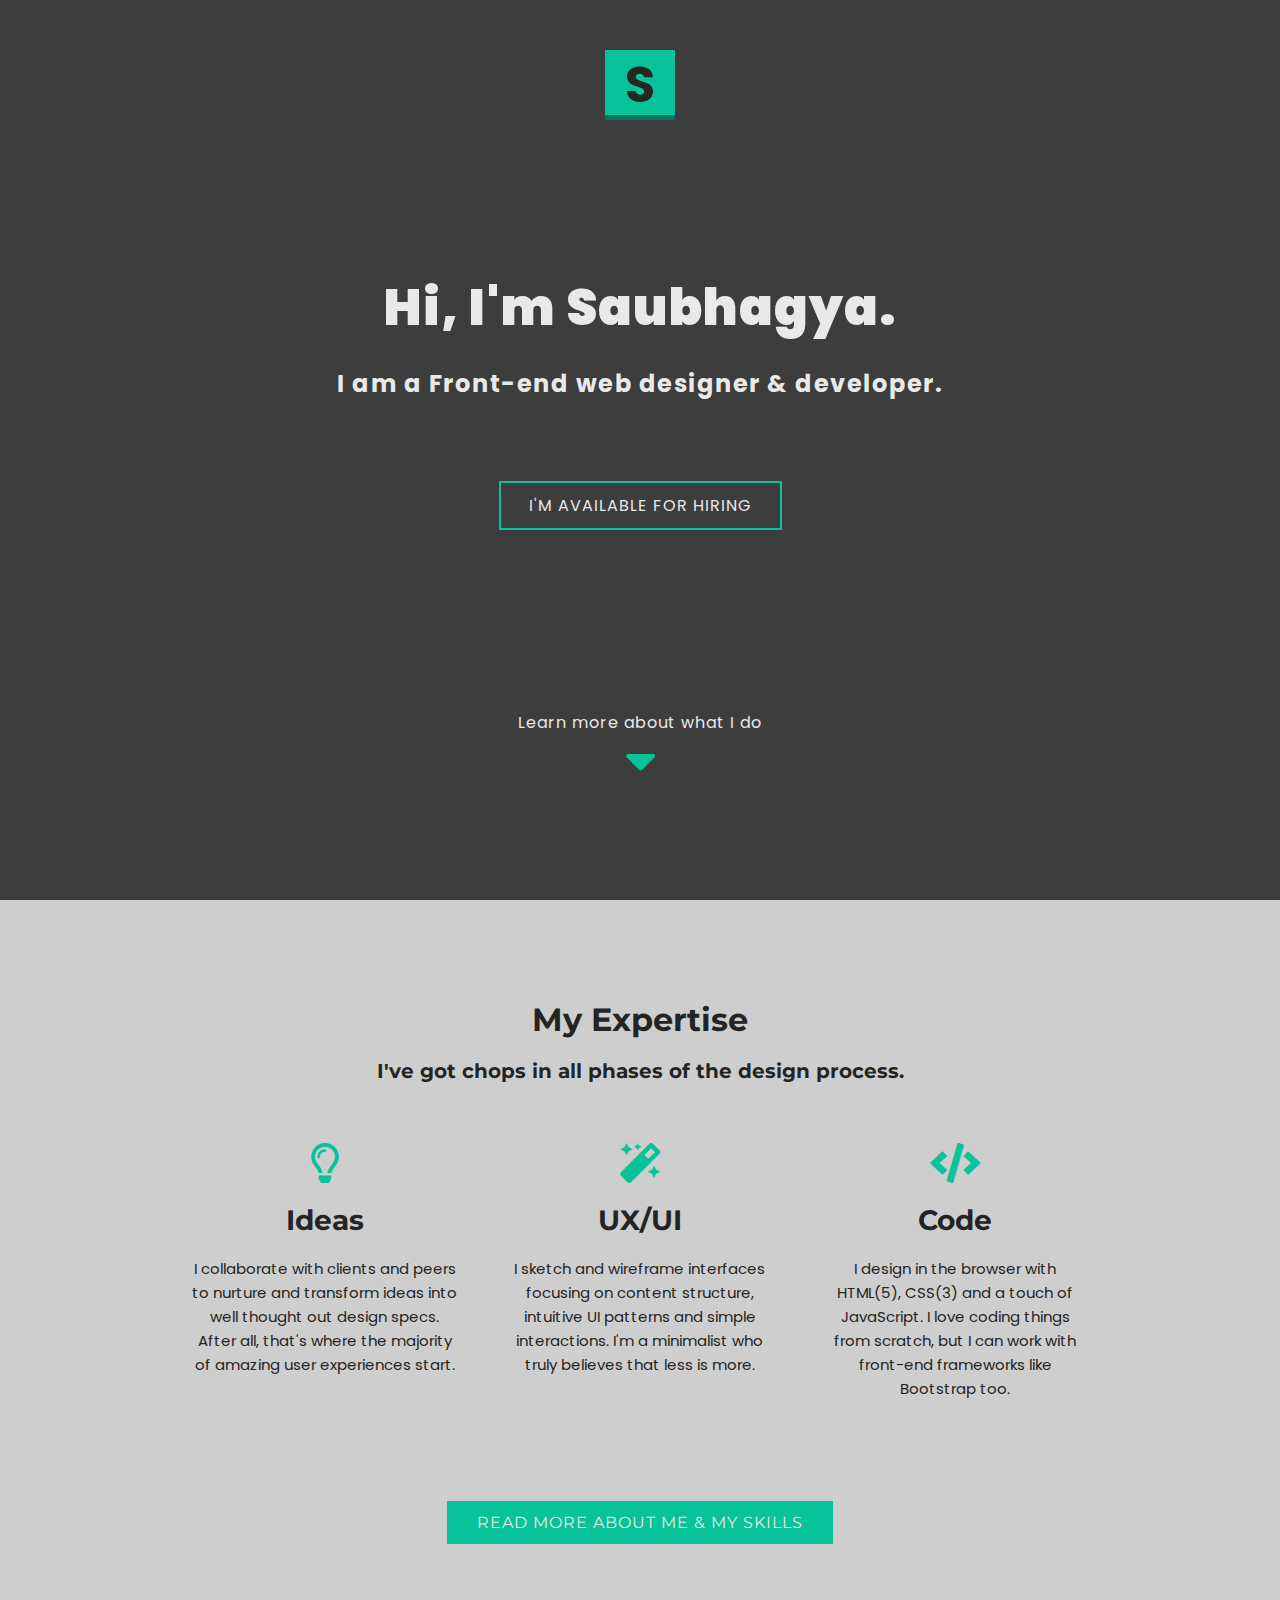
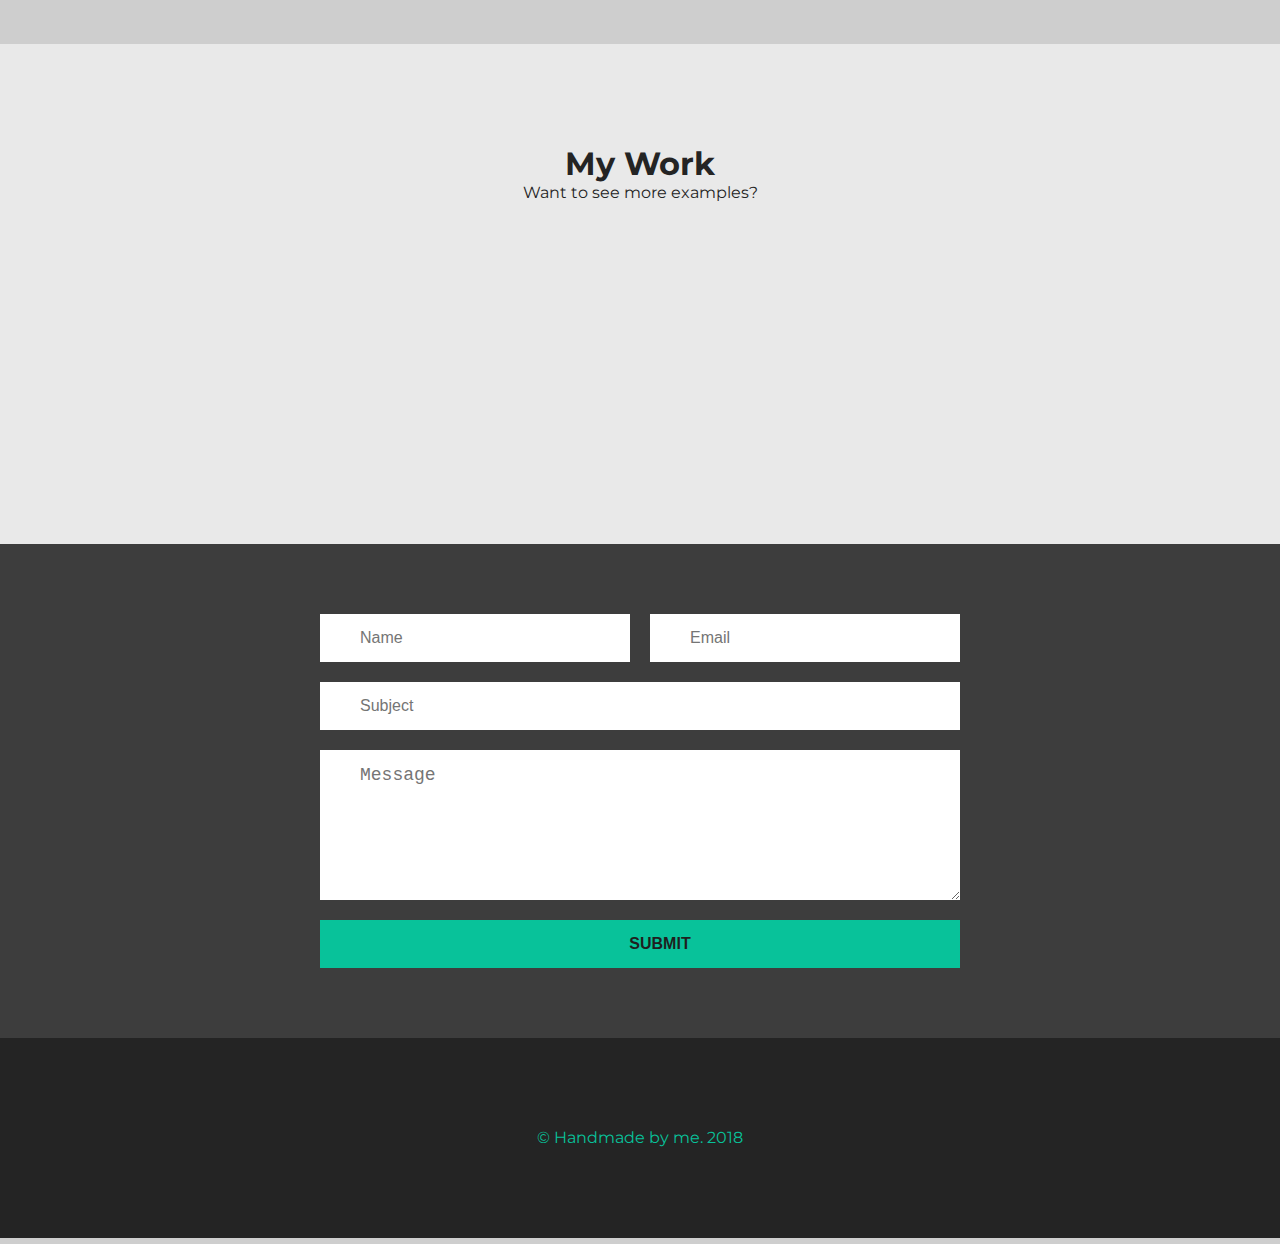
==== index.html @ 08422937 "Initial commit of my profile" ====
<!DOCTYPE html>
<html lang="en">
<head>
    <meta charset="UTF-8">
    <meta name="viewport" content="width=device-width, initial-scale=1.0">
    <meta http-equiv="X-UA-Compatible" content="ie=edge">
    <title>MY PORTFOLIO</title>
    <link rel="stylesheet" href="style.css">
    <link rel="stylesheet" href="buttonstyle.css">
    <link href="https://use.fontawesome.com/releases/v5.0.6/css/all.css" rel="stylesheet">
    <link href="https://fonts.googleapis.com/css?family=Montserrat:200,300,400,700,900" rel="stylesheet">
</head>
<body>
    <!-- landing page -->

    <div class="landing-page">
        <div class="container">
            <div id="logo"><h1>S</h1></div>
            <div class="about">

                <h1>Hi, I'm Saubhagya.</h1>
                <h2>I am a Front-end web designer & developer.</h2>

                <a href="#">I'm available for hiring</a>
                
                <p>Learn more about what I do</p>
                <i class="fas fa-caret-down"></i>

            </div>
        </div>
    </div>

    <!-- expertise page -->

    <div class="expertise">

        <h1>My Expertise</h1>
        <h3>I've got chops in all phases of the design process.</h3>

        <div class="details">

            <div class="one">
                <i class="far fa-lightbulb"></i>
                <h4 class="title slate">Ideas</h4>
                <p class="summary">I collaborate with clients and peers to nurture and transform ideas into well thought out design specs. After all, that's where the majority of amazing user experiences start.</p>
            </div>
            <div class="two">
                <i class="fa fa-magic"></i>
                <h4 class="title slate">UX/UI</h4>
                <p class="summary">I sketch and wireframe interfaces focusing on content structure, intuitive UI patterns and simple interactions. I'm a minimalist who truly believes that less is more.</p>
            </div>
            <div class="three">
                <i class="fa fa-code"></i>
                <h4 class="title slate">Code</h4>
                <p class="summary">I design in the browser with HTML(5), CSS(3) and a touch of JavaScript. I love coding things from scratch, but I can work with front-end frameworks like Bootstrap too.</p>
            </div>
            
        </div>

        <a href="about.html">Read more about me & my skills</a>

    </div>

    <!-- my works -->

    <div class="works">
        <div class="works-container">
            <h1 class="intro">My Work</h1>
            <p class="statement gunmetal">Want to see more examples?</p>
        </div>
    </div>
    
    <div class="contact">
        <div class="contact-container">

                <form action="">
                    <input type="text" name="name" placeholder="Name" required id="field1"> 
                    <input type="email" name="email" placeholder="Email" required> 
                    <input type="text" class="full-width" name="subject" placeholder="Subject" required>
                    <textarea class="message full-width" name="message" placeholder="Message" required rows="6"></textarea>
                    <input type="submit" class="button" value="submit">
                </form>

        </div>
    </div>

    <footer>
        <p>&copy Handmade by me. 2018</p>
    </footer>

</body>
</html>
---- style.css ----
@import url('https://fonts.googleapis.com/css?family=Poppins|Ubuntu');

* {
    margin: 0;
    padding: 0;
    box-sizing: border-box;
}

:root {
    /*--highlight-clr: rgb(22, 103, 179);*/
    --highlight-clr: rgb(8, 194, 154);
    --highlight-dclr: rgb(5, 117, 93);
}

html {
    /*font-family: 'Poppins', sans-serif;*/
    /*font-family: 'Ubuntu', sans-serif;*/
    font-family: 'Montserrat', sans-serif;
    -ms-text-size-adjust:100%;
    -webkit-text-size-adjust:100%
}

body {
    background-color: rgb(206, 206, 206);
}

.landing-page {
    position: relative;
    background: url('bg4.jpeg');
    background-size: cover;
    background-position: center;
    background-repeat: no-repeat;
    min-height: 100vh;
    width: 100%;
    font-family: 'Poppins', sans-serif;
    z-index: 0;
}

.landing-page:after {
    content:'';
    background: rgba(0, 0, 0, .7);
    position: absolute;
    top:0px;
    left: 0px;
    width:100%;
    height:100%;
    z-index:-1;
}

.landing-page .container {
    width: 60vw;
    /*height: 100vh;*/
    margin: 0 auto;
    /*display: flex;
    flex-direction: column;
    justify-content: center;
    align-items: center;*/
    text-align: center;
    padding: 50px 0 30px 0;
}

#logo {
    width: 70px;
    height: 70px;
    background-color: var(--highlight-clr);
    border-bottom: 5px solid var(--highlight-dclr);
    /*border-top-left-radius : 35px;
    border-bottom-right-radius: 35px;*/
    margin: 0 auto 150px auto;
    color: rgb(37, 37, 37);
}

#logo h1 {
    line-height: 70px;
    font-size: 50px;
    text-align: center;
}

.about {
    /*display: flex;
    flex-direction: column;
    justify-content: center;
    align-items: center;*/
    text-align: center;
    /*color: rgb(233, 233, 233);*/
    color: rgb(233, 233, 233);
}

.about h1 {
    font-size: 50px;
    margin-bottom: 20px;
    font-weight: 900;
    letter-spacing: 1px;
}

.about h2 {
    margin-bottom: 80px;
    letter-spacing: 1.5px;
}


.about a, .expertise a {
    position: relative;
    display: inline-block;
    text-decoration: none;
    /*color: rgb(29, 27, 27);*/
    /*background-color: orange;*/
    /*border: 2px solid  rgb(207, 165, 38);*/
    color: rgb(233, 233, 233);
    background-color: transparent;
    /*color: rgb(36, 36, 36);*/
    padding: 12px 30px;
    letter-spacing: 1px;
    text-transform: uppercase;
    margin-bottom: 180px;
    transition: .5s ease-in-out;
    /*font-weight: bold;*/
}

.expertise a {
    background-color: var(--highlight-clr);
    color: rgb(233, 233, 233);
    margin-bottom: 0px;
    margin-top: 100px;
}

.about a:hover, .expertise a:hover {
    color: rgb(6, 6, 6);
    background-color: var(--highlight-clr);
}

.expertise a:hover {
    color: rgb(6, 6, 6);
    background-color: transparent;
}


.about a:before, .about a:after {
	content: '';
	position: absolute;
	width: 100%;
	height: 100%;
	opacity: 1;
    box-sizing: border-box;
	transition: 0.9s;
}

.expertise a:before, .expertise a:after {
	content: '';
	position: absolute;
	width: 0%;
	height: 0%;
	opacity: 0;
    box-sizing: border-box;
	transition: 0.9s;
}

.about a:before, .expertise a:before {
	top: 0;
	left: 0;
	border-top: 2px solid var(--highlight-clr);
	border-left: 2px solid var(--highlight-clr);
}

.about a:after, .expertise a:after {
	bottom: 0;
	right: 0;
	border-bottom: 2px solid  var(--highlight-clr);
	border-right: 2px solid  var(--highlight-clr);
}

.about a:hover:before, .about a:hover:after {
	width: 0%;
	height: 0%;
	opacity: 0;
}

.expertise a:hover:before, .expertise a:hover:after  {
	width: 100%;
	height: 100%;
	opacity: 1;
}


.about p {
    letter-spacing: 1px;
}

.about .fas {
    font-size: 50px;
    color: var(--highlight-clr);
}


@media only screen and (max-width:480px){
    .container {
        width: 90%;
    }

    .about h1 {
        font-size: 30px;
    }

    .about a {
        padding: 10px 10px;
        font-size: 12px;
    }
}

@media only screen and (min-width:480px) and (max-width:576px) {
    .container {
        width: 90vw;
    }

    .about h1 {
        font-size: 35px;
    }

    .about a {
        padding: 10px 20px;
        font-size: 15px;
    }
}
/*
@media only screen and (min-width:576px) and (max-width:768px) {
    .container {
        width: 90vw;
        /*height: 100vh;
    }

    #logo {
        margin-bottom: 120px;
    }

    .about h1 {
        font-size: 35px;
    }

   .about h2 {

        margin-bottom: 100px;
    }

    .about a {
        padding: 10px 20px;
        font-size: 15px;
        margin-bottom: 140px;
    }
    body {
        background-color: rgb(6, 114, 24);
    }
}
*/
.expertise {
    width: 70vw;
    margin: 0 auto;
    text-align: center;
    padding: 100px 0;
    color: rgb(36, 36, 36);
}

.expertise h1 {
    margin-bottom: 20px;
}

.expertise h3 {
    font-size: 20px;
    margin-bottom: 60px;
}

.expertise .details {
    display: grid;
    grid-template-columns: 1fr 1fr 1fr;
    grid-gap: 50px;
}

.expertise i {
    color: var(--highlight-clr);
    font-size: 40px;
    margin-bottom: 20px;
}

.expertise .details h4 {
    font-size: 28px;
    font-weight: bold;
    margin-bottom: 20px;
}

.expertise .details p {
    font-family: 'Poppins', sans-serif;
    font-size: 15px;
    line-height: 1.6;
}

@media only screen and (max-width: 768px) {
    .expertise .details {
        display: grid;
        grid-template-columns: 1fr;
        grid-gap: 50px;
    }
}

.works {
    width: 100%;
    min-height: 500px;
    color: rgb(36, 36, 36);
    background: rgb(233, 233, 233);
}

.works-container {
    width: 70%;
    margin: 0 auto;
    text-align: center;
    padding: 100px 0;
}

.contact {
    position: relative;
    width: 100%;
    background: url('cbg2.jpeg');
    background-size: cover;
    background-position: center;
    background-repeat: no-repeat;
    z-index: 0;
}

.contact:after {
    content:'';
    background: rgba(0, 0, 0, .7);
    position: absolute;
    top:0px;
    left: 0px;
    width:100%;
    height:100%;
    z-index:-1;
}

.contact-container {
    width: 50%;
    margin: 0 auto;
    text-align: center;
    padding: 70px 0;
}

.contact-container form {
    display: grid;
    grid-template-columns: 1fr 1fr;
    grid-gap: 20px;
}

.contact-container form .full-width {
    grid-column: 1 / 3;
}

.contact-container form .button {
    grid-column: 1 / 3;
    font-size: 16px;
    font-weight: bold;
    text-transform: uppercase;
    background: var(--highlight-clr);
    color: rgb(31, 31, 31);
    border: 0;
}

.contact-container form input {
    padding: 15px 0;
    border: 0;
}

.contact-container form .message {
    padding: 15px 0;
    border: 0;
}

.contact-container form input, placeholder {
    padding-left: 40px;
    font-size: 16px;
}

.contact-container form .message, placeholder {
    padding-left: 40px;
    font-size: 18px;
}

@media only screen and (max-width: 768px) {
    .contact-container form {
        display: grid;
        grid-template-columns: 1fr;
        grid-gap: 20px;
    }

    .contact-container form .full-width {
        grid-column: 1 / 2;
    }
    
    .contact-container form .button {
        grid-column: 1 / 2;
        font-size: 16px;
        text-transform: uppercase;
        background: var(--highlight-clr);
    }
}

@media only screen and (max-width: 576px) {
    .contact-container {
        width: 80%;
    }

    .contact-container form {
        display: grid;
        grid-template-columns: 1fr;
        grid-gap: 20px;
    }

    .contact-container form .full-width {
        grid-column: 1 / 2;
    }
    
    .contact-container form .button {
        grid-column: 1 / 2;
        font-size: 16px;
        text-transform: uppercase;
        background: var(--highlight-clr);
    }
}

@media only screen and (max-width: 420px) {
    .contact-container {
        width: 80%;
    }
    
    .contact-container form {
        display: grid;
        grid-template-columns: 1fr;
        grid-gap: 20px;
    }
    
    .contact-container form .full-width {
        grid-column: 1 / 2;
    }
    
    .contact-container form .button {
        grid-column: 1 / 2;
    }
}

footer {
    background: rgb(36, 36, 36);
    color: var(--highlight-clr);
    text-align: center;
    min-height: 200px;
    width: 100%;
}

footer p {
    line-height: 200px;
}
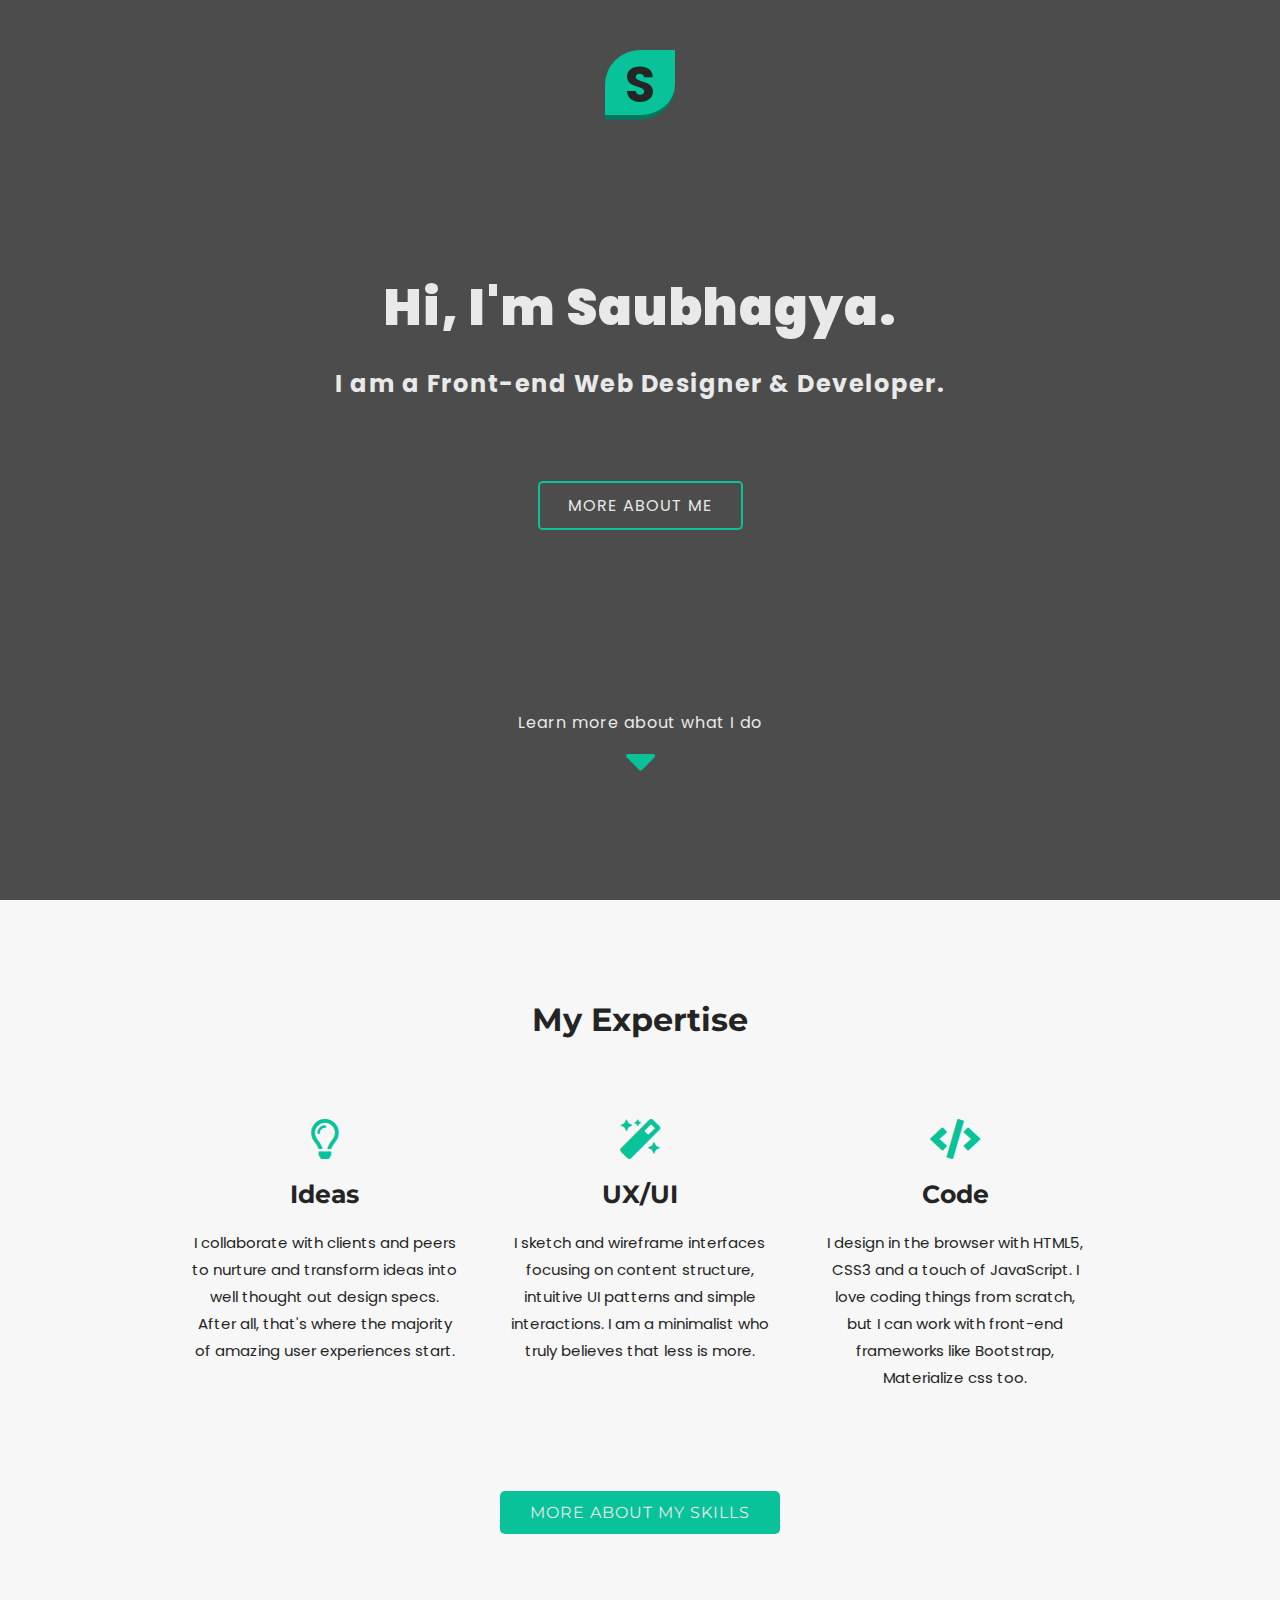
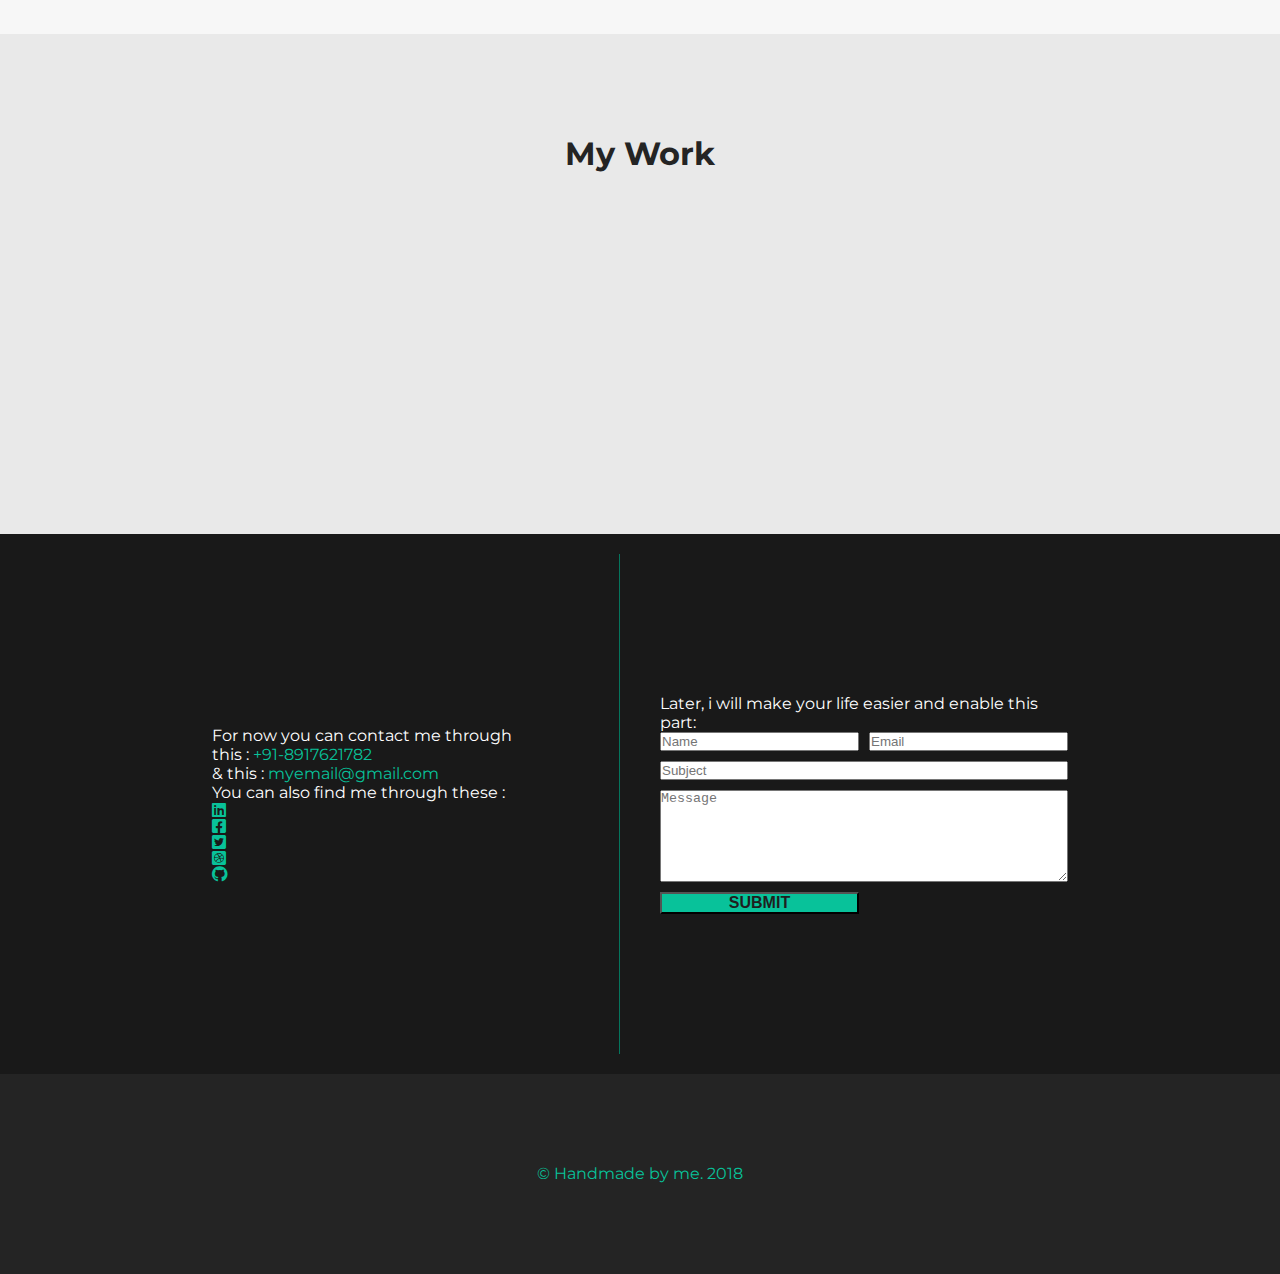
==== commit 337b1489: "updated files" ====
--- a/index.html
+++ b/index.html
@@ -12,7 +12,7 @@
     <link href="https://fonts.googleapis.com/css?family=Montserrat:200,300,400,700,900" rel="stylesheet">
 </head>
 <body>
-    <!-- landing page -->
+    <!-- LANDING SECTION -->
 
     <div class="landing-page">
         <div class="container">
@@ -20,9 +20,9 @@
             <div class="about">
 
                 <h1>Hi, I'm Saubhagya.</h1>
-                <h2>I am a Front-end web designer & developer.</h2>
+                <h2>I am a Front-end Web Designer & Developer.</h2>
 
-                <a href="#">I'm available for hiring</a>
+                <a href="about.html">more about me</a>
                 
                 <p>Learn more about what I do</p>
                 <i class="fas fa-caret-down"></i>
@@ -31,46 +31,48 @@
         </div>
     </div>
 
-    <!-- expertise page -->
+    <!-- EXPERTISE SECTION -->
+    
+    <div class="expertise-section">
+        <div class="expertise">
 
-    <div class="expertise">
+            <h1>My Expertise</h1>
 
-        <h1>My Expertise</h1>
-        <h3>I've got chops in all phases of the design process.</h3>
+            <div class="details">
 
-        <div class="details">
+                <div class="one">
+                    <i class="far fa-lightbulb"></i>
+                    <h4 class="title slate">Ideas</h4>
+                    <p class="summary">I collaborate with clients and peers to nurture and transform ideas into well thought out design specs. After all, that's where the majority of amazing user experiences start.</p>
+                </div>
+                <div class="two">
+                    <i class="fa fa-magic"></i>
+                    <h4 class="title slate">UX/UI</h4>
+                    <p class="summary">I sketch and wireframe interfaces focusing on content structure, intuitive UI patterns and simple interactions. I am a minimalist who truly believes that less is more.</p>
+                </div>
+                <div class="three">
+                    <i class="fa fa-code"></i>
+                    <h4 class="title slate">Code</h4>
+                    <p class="summary">I design in the browser with HTML5, CSS3 and a touch of JavaScript. I love coding things from scratch, but I can work with front-end frameworks like Bootstrap, Materialize css too.</p>
+                </div>
+                
+            </div>
 
-            <div class="one">
-                <i class="far fa-lightbulb"></i>
-                <h4 class="title slate">Ideas</h4>
-                <p class="summary">I collaborate with clients and peers to nurture and transform ideas into well thought out design specs. After all, that's where the majority of amazing user experiences start.</p>
-            </div>
-            <div class="two">
-                <i class="fa fa-magic"></i>
-                <h4 class="title slate">UX/UI</h4>
-                <p class="summary">I sketch and wireframe interfaces focusing on content structure, intuitive UI patterns and simple interactions. I'm a minimalist who truly believes that less is more.</p>
-            </div>
-            <div class="three">
-                <i class="fa fa-code"></i>
-                <h4 class="title slate">Code</h4>
-                <p class="summary">I design in the browser with HTML(5), CSS(3) and a touch of JavaScript. I love coding things from scratch, but I can work with front-end frameworks like Bootstrap too.</p>
-            </div>
-            
+            <a href="about.html">more about my skills</a>
+
         </div>
-
-        <a href="about.html">Read more about me & my skills</a>
-
     </div>
 
-    <!-- my works -->
+    <!-- WORKS SECTION -->
 
     <div class="works">
         <div class="works-container">
-            <h1 class="intro">My Work</h1>
-            <p class="statement gunmetal">Want to see more examples?</p>
+            <h1>My Work</h1>
         </div>
     </div>
     
+    <!-- CONTACT SECTION -->
+    <!---
     <div class="contact">
         <div class="contact-container">
 
@@ -84,8 +86,45 @@
 
         </div>
     </div>
+    -->
+
+    <div class="contact">
+        <div class="contact-container">
+           <div class="contact1">
+               <p>For now you can contact me through</p>
+               <p>this : <span>+91-8917621782</span></p>
+               <p>& this : <span>myemail@gmail.com</span></p>
+               <p>You can also find me through these :</p>
+               <i class="fab fa-linkedin"></i>
+               <i class="fab fa-facebook-square"></i>
+               <i class="fab fa-twitter-square"></i>
+               <i class="fab fa-dribbble-square"></i>
+               <i class="fab fa-github"></i>
+           </div>
+           <div class="contact2">
+               <p>Later, i will make your life easier and enable this part:</p>
+               <form action="">
+                <input type="text" name="name" placeholder="Name" required id="field1"> 
+                <input type="email" name="email" placeholder="Email" required> 
+                <input type="text" class="full-width" name="subject" placeholder="Subject" required>
+                <textarea class="message full-width" name="message" placeholder="Message" required rows="6"></textarea>
+                <input type="submit" class="button" value="submit">
+                </form>
+           </div> 
+        </div>
+    </div>
+    
+    <!-- FOOTER SECTION -->
 
     <footer>
+        <!-- <div class="icons">
+            <i class="fab fa-linkedin"></i>
+            <i class="fab fa-facebook-square"></i>
+            <i class="fab fa-twitter-square"></i>
+            <i class="fab fa-dribbble-square"></i>
+            <i class="fab fa-github"></i>
+            <i class="fab fa-blogger"></i>
+        </div> -->
         <p>&copy Handmade by me. 2018</p>
     </footer>
 
--- a/style.css
+++ b/style.css
@@ -21,7 +21,7 @@
 }
 
 body {
-    background-color: rgb(206, 206, 206);
+    background-color: rgb(255, 255, 255);
 }
 
 .landing-page {
@@ -64,10 +64,21 @@
     height: 70px;
     background-color: var(--highlight-clr);
     border-bottom: 5px solid var(--highlight-dclr);
-    /*border-top-left-radius : 35px;
-    border-bottom-right-radius: 35px;*/
+    border-top-left-radius : 35px;
+    border-bottom-right-radius: 35px;
     margin: 0 auto 150px auto;
     color: rgb(37, 37, 37);
+    transition: all .5s;
+}
+
+#logo:hover {
+    background-color: var(--highlight-dclr);
+    border-bottom: 5px solid var(--highlight-clr);
+    border-top-left-radius : 0;
+    border-bottom-right-radius: 0;
+    border-top-right-radius : 35px;
+    border-bottom-left-radius: 35px;
+    color: rgb(238, 238, 238);
 }
 
 #logo h1 {
@@ -99,89 +110,6 @@
 }
 
 
-.about a, .expertise a {
-    position: relative;
-    display: inline-block;
-    text-decoration: none;
-    /*color: rgb(29, 27, 27);*/
-    /*background-color: orange;*/
-    /*border: 2px solid  rgb(207, 165, 38);*/
-    color: rgb(233, 233, 233);
-    background-color: transparent;
-    /*color: rgb(36, 36, 36);*/
-    padding: 12px 30px;
-    letter-spacing: 1px;
-    text-transform: uppercase;
-    margin-bottom: 180px;
-    transition: .5s ease-in-out;
-    /*font-weight: bold;*/
-}
-
-.expertise a {
-    background-color: var(--highlight-clr);
-    color: rgb(233, 233, 233);
-    margin-bottom: 0px;
-    margin-top: 100px;
-}
-
-.about a:hover, .expertise a:hover {
-    color: rgb(6, 6, 6);
-    background-color: var(--highlight-clr);
-}
-
-.expertise a:hover {
-    color: rgb(6, 6, 6);
-    background-color: transparent;
-}
-
-
-.about a:before, .about a:after {
-	content: '';
-	position: absolute;
-	width: 100%;
-	height: 100%;
-	opacity: 1;
-    box-sizing: border-box;
-	transition: 0.9s;
-}
-
-.expertise a:before, .expertise a:after {
-	content: '';
-	position: absolute;
-	width: 0%;
-	height: 0%;
-	opacity: 0;
-    box-sizing: border-box;
-	transition: 0.9s;
-}
-
-.about a:before, .expertise a:before {
-	top: 0;
-	left: 0;
-	border-top: 2px solid var(--highlight-clr);
-	border-left: 2px solid var(--highlight-clr);
-}
-
-.about a:after, .expertise a:after {
-	bottom: 0;
-	right: 0;
-	border-bottom: 2px solid  var(--highlight-clr);
-	border-right: 2px solid  var(--highlight-clr);
-}
-
-.about a:hover:before, .about a:hover:after {
-	width: 0%;
-	height: 0%;
-	opacity: 0;
-}
-
-.expertise a:hover:before, .expertise a:hover:after  {
-	width: 100%;
-	height: 100%;
-	opacity: 1;
-}
-
-
 .about p {
     letter-spacing: 1px;
 }
@@ -251,6 +179,13 @@
     }
 }
 */
+
+/*****    EXPERTISE-SECTION    *****/
+
+.expertise-section {
+   background: rgba(236, 236, 236, 0.4);
+}
+
 .expertise {
     width: 70vw;
     margin: 0 auto;
@@ -260,13 +195,15 @@
 }
 
 .expertise h1 {
-    margin-bottom: 20px;
-}
-
+    margin-bottom: 80px;
+}
+/*  
 .expertise h3 {
     font-size: 20px;
     margin-bottom: 60px;
 }
+
+*/
 
 .expertise .details {
     display: grid;
@@ -281,7 +218,7 @@
 }
 
 .expertise .details h4 {
-    font-size: 28px;
+    font-size: 25px;
     font-weight: bold;
     margin-bottom: 20px;
 }
@@ -289,7 +226,7 @@
 .expertise .details p {
     font-family: 'Poppins', sans-serif;
     font-size: 15px;
-    line-height: 1.6;
+    line-height: 1.8;
 }
 
 @media only screen and (max-width: 768px) {
@@ -300,6 +237,8 @@
     }
 }
 
+/*****   WORK-SECTION    *****/
+
 .works {
     width: 100%;
     min-height: 500px;
@@ -314,9 +253,12 @@
     padding: 100px 0;
 }
 
+/*****   CONTACT-SECTION    *****/
+
 .contact {
     position: relative;
     width: 100%;
+    height: 60vh;
     background: url('cbg2.jpeg');
     background-size: cover;
     background-position: center;
@@ -326,7 +268,7 @@
 
 .contact:after {
     content:'';
-    background: rgba(0, 0, 0, .7);
+    background: rgba(0, 0, 0, .9);
     position: absolute;
     top:0px;
     left: 0px;
@@ -336,12 +278,57 @@
 }
 
 .contact-container {
-    width: 50%;
+    display: grid;
+    grid-template-columns: 1fr 1fr;
+    grid-gap: 40px;
+    width: 70vw;
+    height: 100%;
     margin: 0 auto;
-    text-align: center;
-    padding: 70px 0;
-}
-
+    padding: 20px;
+    /* background: rgba(200, 200, 200, .4); */
+    color: white;
+}
+
+.contact-container .contact1 {
+    display: flex;
+    flex-direction: column;
+    justify-content: center;
+    border-right: 1px solid var(--highlight-dclr);
+}
+
+.contact-container .contact2 {
+    display: flex;
+    flex-direction: column;
+    justify-content: center;
+}
+
+
+
+.contact-container form {
+    display: grid;
+    grid-template-columns: 1fr 1fr;
+    grid-gap: 10px;
+}
+
+.contact-container form .full-width {
+    grid-column: 1 / 3;
+}
+
+.contact-container form .button {
+    grid-column: 1 / 2;
+    font-size: 16px;
+    font-weight: bold;
+    text-transform: uppercase;
+    background: var(--highlight-clr);
+    color: rgb(31, 31, 31);
+   
+}
+
+.contact1 p span, i {
+    color: var(--highlight-clr);
+}
+
+/*
 .contact-container form {
     display: grid;
     grid-template-columns: 1fr 1fr;
@@ -359,16 +346,19 @@
     text-transform: uppercase;
     background: var(--highlight-clr);
     color: rgb(31, 31, 31);
-    border: 0;
+   
 }
 
 .contact-container form input {
     padding: 15px 0;
+    
+    
     border: 0;
 }
 
 .contact-container form .message {
     padding: 15px 0;
+    
     border: 0;
 }
 
@@ -444,6 +434,10 @@
     }
 }
 
+*/
+
+
+
 footer {
     background: rgb(36, 36, 36);
     color: var(--highlight-clr);
@@ -452,6 +446,10 @@
     width: 100%;
 }
 
+/* footer .icons i{ 
+    padding: 5px;
+}*/
+
 footer p {
     line-height: 200px;
 }--- a/buttonstyle.css
+++ b/buttonstyle.css
@@ -0,0 +1,83 @@
+.about a, .expertise a {
+    position: relative;
+    display: inline-block;
+    text-decoration: none;
+    /*color: rgb(29, 27, 27);*/
+    /*background-color: orange;*/
+    /*border: 2px solid  rgb(207, 165, 38);*/
+    color: rgb(233, 233, 233);
+    background-color: transparent;
+    /*color: rgb(36, 36, 36);*/
+    padding: 12px 30px;
+    letter-spacing: 1px;
+    text-transform: uppercase;
+    margin-bottom: 180px;
+	transition: .5s ease-in-out;
+	border-radius: 5px;
+    /*font-weight: bold;*/
+}
+
+.expertise a {
+    background-color: var(--highlight-clr);
+    color: rgb(233, 233, 233);
+    margin-bottom: 0px;
+    margin-top: 100px;
+}
+
+.about a:hover, .expertise a:hover {
+    color: rgb(6, 6, 6);
+    background-color: var(--highlight-clr);
+}
+
+.expertise a:hover {
+    color: rgb(6, 6, 6);
+    background-color: transparent;
+}
+
+
+.about a:before, .about a:after, .expertise a:before, .expertise a:after {
+	content: '';
+	position: absolute;
+	width: 100%;
+	height: 100%;
+	opacity: 1;
+    box-sizing: border-box;
+	transition: 0.9s;
+	border-radius: 5px;
+}
+
+.expertise a:before, .expertise a:after {
+	content: '';
+	position: absolute;
+	width: 0%;
+	height: 0%;
+	opacity: 0;
+    box-sizing: border-box;
+	transition: 0.9s;
+}
+
+.about a:before, .expertise a:before {
+	top: 0;
+	left: 0;
+	border-top: 2px solid var(--highlight-clr);
+	border-left: 2px solid var(--highlight-clr);
+}
+
+.about a:after, .expertise a:after {
+	bottom: 0;
+	right: 0;
+	border-bottom: 2px solid  var(--highlight-clr);
+	border-right: 2px solid  var(--highlight-clr);
+}
+
+.about a:hover:before, .about a:hover:after {
+	width: 0%;
+	height: 0%;
+	opacity: 0;
+}
+
+.expertise a:hover:before, .expertise a:hover:after  {
+	width: 100%;
+	height: 100%;
+	opacity: 1;
+}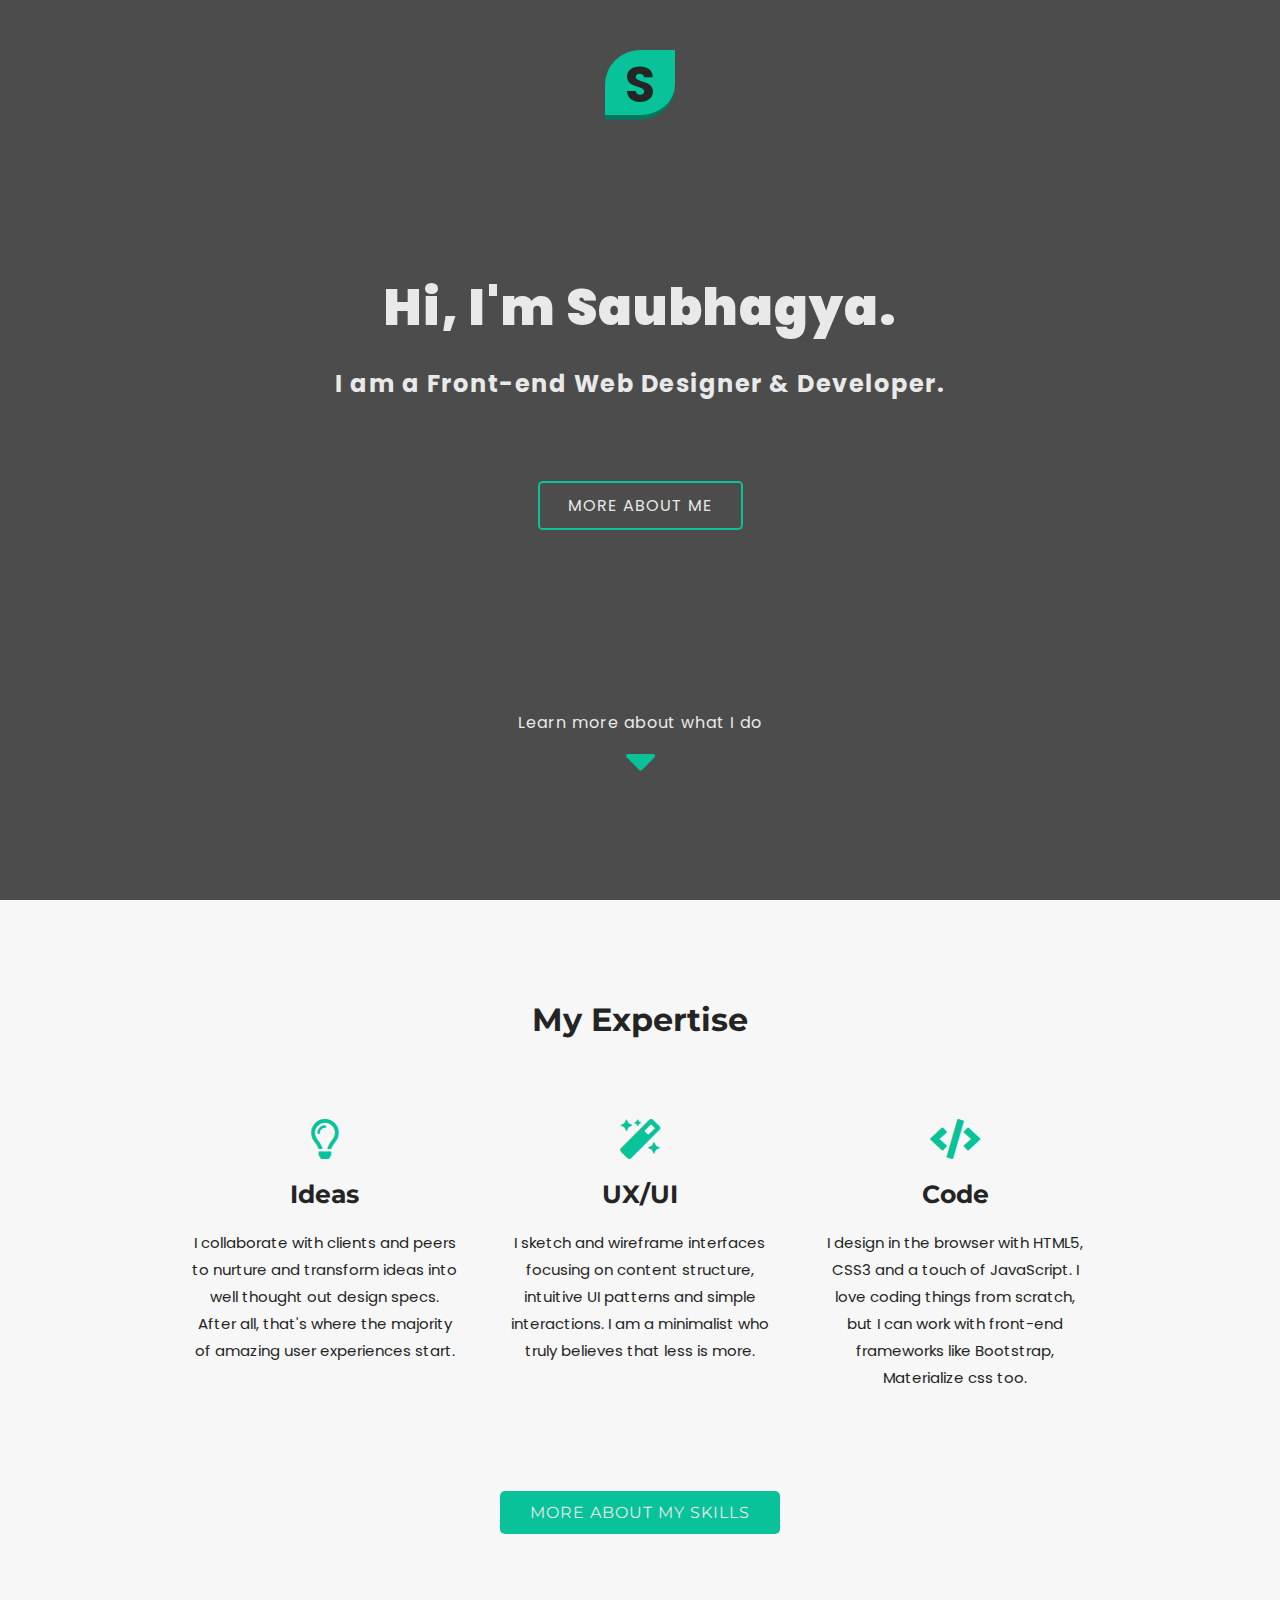
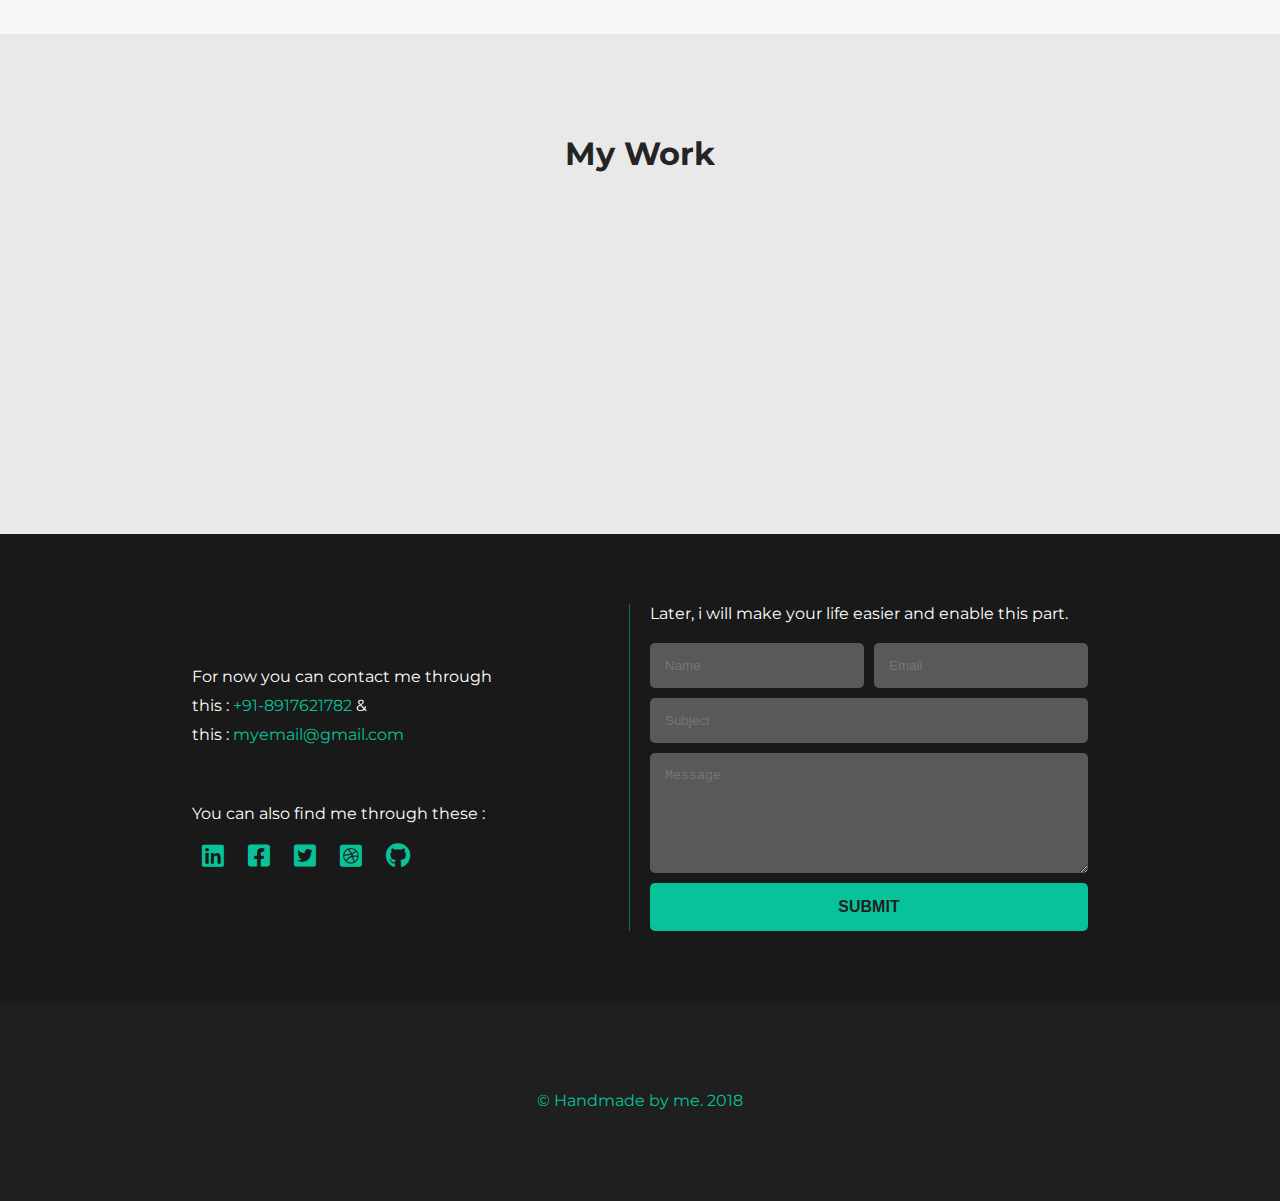
==== commit 0fd3fd6a: "updated" ====
--- a/index.html
+++ b/index.html
@@ -72,44 +72,31 @@
     </div>
     
     <!-- CONTACT SECTION -->
-    <!---
-    <div class="contact">
-        <div class="contact-container">
-
-                <form action="">
-                    <input type="text" name="name" placeholder="Name" required id="field1"> 
-                    <input type="email" name="email" placeholder="Email" required> 
-                    <input type="text" class="full-width" name="subject" placeholder="Subject" required>
-                    <textarea class="message full-width" name="message" placeholder="Message" required rows="6"></textarea>
-                    <input type="submit" class="button" value="submit">
-                </form>
-
-        </div>
-    </div>
-    -->
-
+    
     <div class="contact">
         <div class="contact-container">
            <div class="contact1">
                <p>For now you can contact me through</p>
-               <p>this : <span>+91-8917621782</span></p>
-               <p>& this : <span>myemail@gmail.com</span></p>
-               <p>You can also find me through these :</p>
-               <i class="fab fa-linkedin"></i>
-               <i class="fab fa-facebook-square"></i>
-               <i class="fab fa-twitter-square"></i>
-               <i class="fab fa-dribbble-square"></i>
-               <i class="fab fa-github"></i>
+               <p>this : <span>+91-8917621782</span> &</p>
+               <p>this : <span>myemail@gmail.com</span></p>
+               <p id="second">You can also find me through these :</p>
+               <div class="icons">
+                    <i class="fab fa-linkedin"></i>
+                    <i class="fab fa-facebook-square"></i>
+                    <i class="fab fa-twitter-square"></i>
+                    <i class="fab fa-dribbble-square"></i>
+                    <i class="fab fa-github"></i>
+               </div>
            </div>
            <div class="contact2">
-               <p>Later, i will make your life easier and enable this part:</p>
+               <p>Later, i will make your life easier and enable this part.</p>
                <form action="">
-                <input type="text" name="name" placeholder="Name" required id="field1"> 
-                <input type="email" name="email" placeholder="Email" required> 
-                <input type="text" class="full-width" name="subject" placeholder="Subject" required>
-                <textarea class="message full-width" name="message" placeholder="Message" required rows="6"></textarea>
-                <input type="submit" class="button" value="submit">
-                </form>
+                    <input type="text" name="name" placeholder="Name" required id="field1" disabled> 
+                    <input type="email" name="email" placeholder="Email" required disabled> 
+                    <input type="text" class="full-width" name="subject" placeholder="Subject" required disabled>
+                    <textarea class="message full-width" name="message" placeholder="Message" required rows="6" disabled></textarea>
+                    <input type="submit" class="button" value="submit" disabled>
+               </form>
            </div> 
         </div>
     </div>
@@ -117,14 +104,6 @@
     <!-- FOOTER SECTION -->
 
     <footer>
-        <!-- <div class="icons">
-            <i class="fab fa-linkedin"></i>
-            <i class="fab fa-facebook-square"></i>
-            <i class="fab fa-twitter-square"></i>
-            <i class="fab fa-dribbble-square"></i>
-            <i class="fab fa-github"></i>
-            <i class="fab fa-blogger"></i>
-        </div> -->
         <p>&copy Handmade by me. 2018</p>
     </footer>
 
--- a/style.css
+++ b/style.css
@@ -197,13 +197,6 @@
 .expertise h1 {
     margin-bottom: 80px;
 }
-/*  
-.expertise h3 {
-    font-size: 20px;
-    margin-bottom: 60px;
-}
-
-*/
 
 .expertise .details {
     display: grid;
@@ -258,7 +251,6 @@
 .contact {
     position: relative;
     width: 100%;
-    height: 60vh;
     background: url('cbg2.jpeg');
     background-size: cover;
     background-position: center;
@@ -280,12 +272,11 @@
 .contact-container {
     display: grid;
     grid-template-columns: 1fr 1fr;
-    grid-gap: 40px;
+    grid-gap: 20px;
     width: 70vw;
     height: 100%;
     margin: 0 auto;
-    padding: 20px;
-    /* background: rgba(200, 200, 200, .4); */
+    padding: 70px 0;
     color: white;
 }
 
@@ -300,155 +291,121 @@
     display: flex;
     flex-direction: column;
     justify-content: center;
-}
-
-
-
-.contact-container form {
+    
+}
+
+.contact-container .contact2 p {
+    margin-bottom: 20px;
+}
+
+.contact-container .contact2 form {
     display: grid;
     grid-template-columns: 1fr 1fr;
     grid-gap: 10px;
 }
 
-.contact-container form .full-width {
+.contact-container .contact2 form input {
+    padding: 15px;
+    border: 0;
+    border-radius: 5px;
+}
+
+.contact-container .contact2 form .full-width {
     grid-column: 1 / 3;
-}
-
-.contact-container form .button {
-    grid-column: 1 / 2;
-    font-size: 16px;
-    font-weight: bold;
-    text-transform: uppercase;
-    background: var(--highlight-clr);
-    color: rgb(31, 31, 31);
-   
-}
-
-.contact1 p span, i {
-    color: var(--highlight-clr);
-}
-
-/*
-.contact-container form {
-    display: grid;
-    grid-template-columns: 1fr 1fr;
-    grid-gap: 20px;
-}
-
-.contact-container form .full-width {
-    grid-column: 1 / 3;
-}
-
-.contact-container form .button {
+    padding: 15px;
+    border: 0;
+    border-radius: 5px;
+}
+
+.contact-container .contact2 form .button {
     grid-column: 1 / 3;
     font-size: 16px;
     font-weight: bold;
     text-transform: uppercase;
     background: var(--highlight-clr);
     color: rgb(31, 31, 31);
-   
-}
-
-.contact-container form input {
-    padding: 15px 0;
-    
-    
     border: 0;
-}
-
-.contact-container form .message {
-    padding: 15px 0;
-    
-    border: 0;
-}
-
-.contact-container form input, placeholder {
-    padding-left: 40px;
-    font-size: 16px;
-}
-
-.contact-container form .message, placeholder {
-    padding-left: 40px;
-    font-size: 18px;
-}
-
-@media only screen and (max-width: 768px) {
-    .contact-container form {
-        display: grid;
+    border-radius: 5px;
+    padding: 15px;
+    transition: all .6s;
+}
+
+.contact-container .contact2 form .button:hover {
+    background: var(--highlight-dclr);
+    color: rgb(224, 224, 224);
+    border-radius: 50px;
+    cursor: pointer;
+  }
+
+.contact1 p span, i {
+    color: var(--highlight-clr);
+}
+
+.contact1 .icons i {
+    font-size: 25px;
+    padding: 0px 10px;
+    margin-top: 10px;
+}
+
+.contact1 p {
+    margin-bottom: 10px;
+}
+
+.contact1 #second {
+    margin-top: 50px;
+}
+
+
+
+@media only screen and (max-width: 768px) {    
+    .contact-container {
         grid-template-columns: 1fr;
-        grid-gap: 20px;
-    }
-
-    .contact-container form .full-width {
-        grid-column: 1 / 2;
-    }
-    
-    .contact-container form .button {
-        grid-column: 1 / 2;
-        font-size: 16px;
-        text-transform: uppercase;
-        background: var(--highlight-clr);
     }
 }
 
 @media only screen and (max-width: 576px) {
     .contact-container {
-        width: 80%;
-    }
-
-    .contact-container form {
-        display: grid;
-        grid-template-columns: 1fr;
-        grid-gap: 20px;
-    }
-
-    .contact-container form .full-width {
-        grid-column: 1 / 2;
-    }
-    
-    .contact-container form .button {
-        grid-column: 1 / 2;
-        font-size: 16px;
-        text-transform: uppercase;
-        background: var(--highlight-clr);
+        width: 90vw;
     }
 }
 
 @media only screen and (max-width: 420px) {
     .contact-container {
-        width: 80%;
-    }
-    
-    .contact-container form {
-        display: grid;
+        width: 100vw;
+        padding: 40px;
+    }
+
+    .contact-container .contact1 {
+        text-align: center;
+        border-bottom: 1px solid var(--highlight-dclr);
+        border-right: 0;
+        padding-bottom: 20px;
+    }
+
+    .contact-container .contact2 form {
         grid-template-columns: 1fr;
-        grid-gap: 20px;
-    }
-    
-    .contact-container form .full-width {
-        grid-column: 1 / 2;
-    }
-    
-    .contact-container form .button {
-        grid-column: 1 / 2;
-    }
-}
-
-*/
-
-
+    }
+
+    .contact-container .contact2 form input {
+        grid-column: 1/2;
+    }
+
+    .contact-container .contact2 form .full-width {
+        grid-column: 1/2;
+    }
+
+    .contact-container .contact2 form .button {
+        grid-column: 1/2;
+    }
+}
 
 footer {
-    background: rgb(36, 36, 36);
+    background: rgb(31, 31, 31);
     color: var(--highlight-clr);
     text-align: center;
     min-height: 200px;
     width: 100%;
 }
-
-/* footer .icons i{ 
-    padding: 5px;
-}*/
 
 footer p {
     line-height: 200px;
